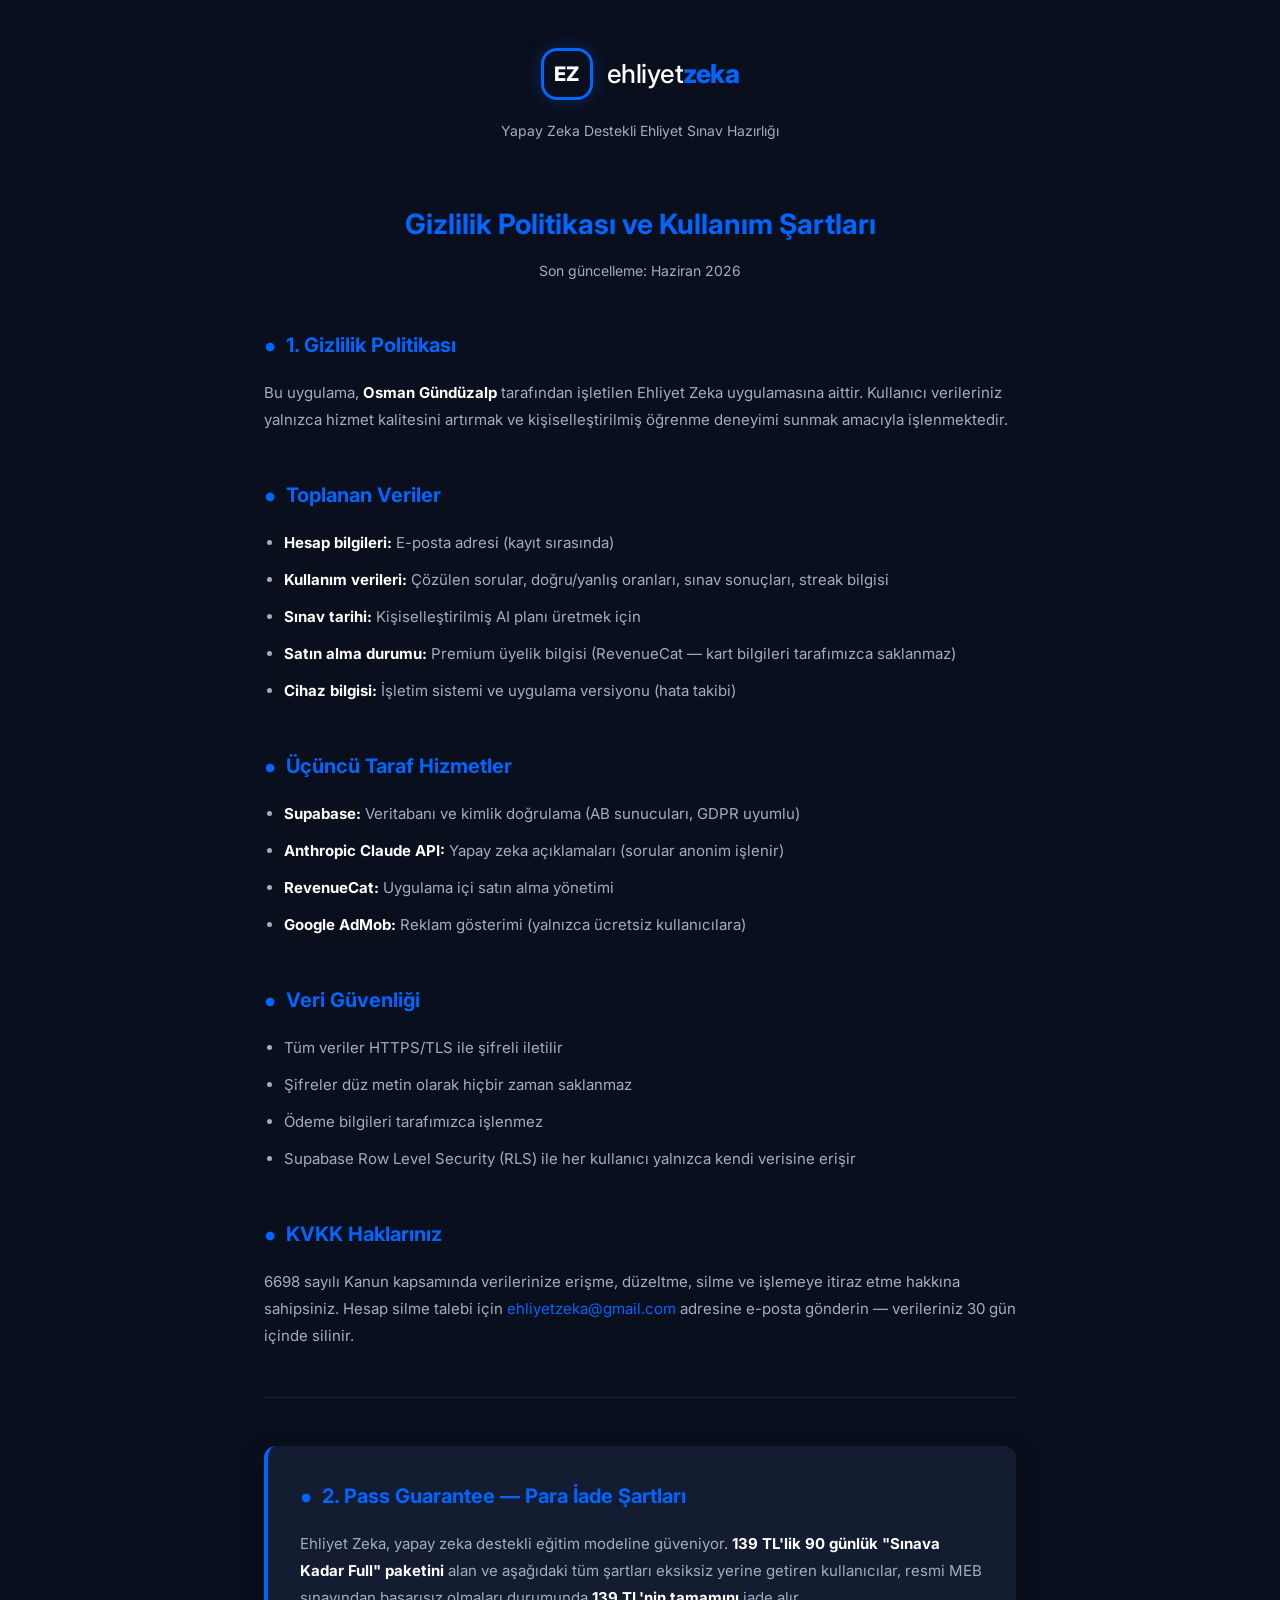
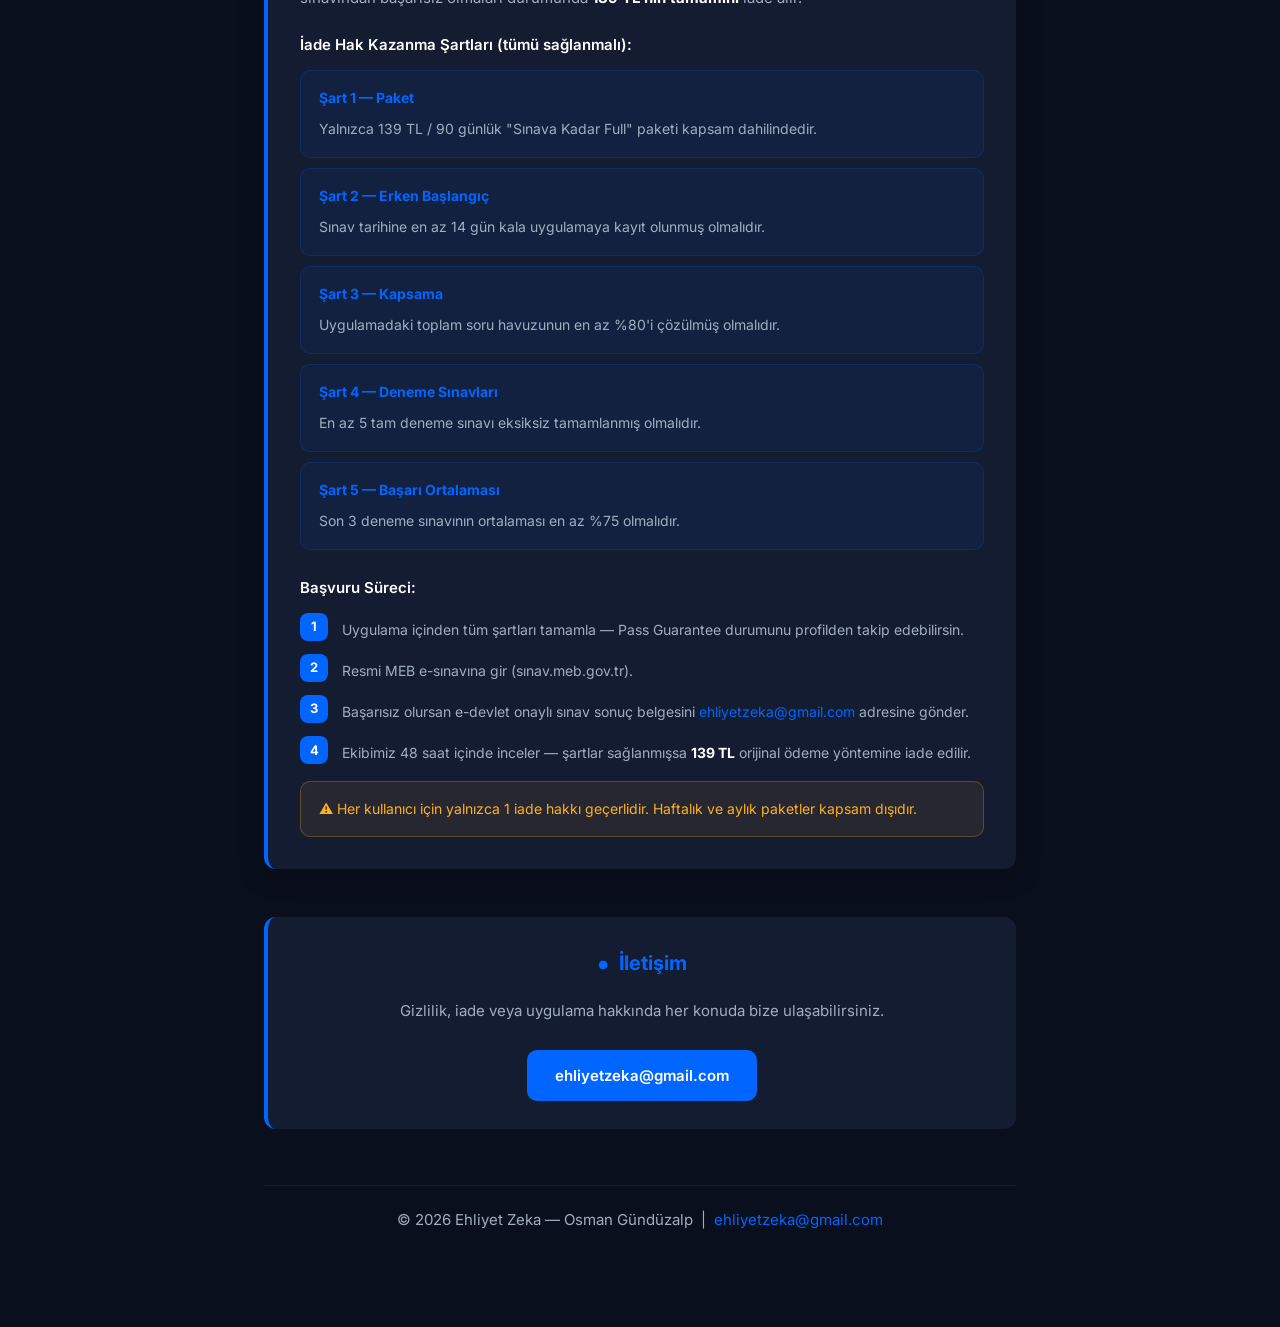
==== index.html @ f4bbcd89 "Add files via upload" ====
<!DOCTYPE html>
<html lang="tr">
<head>
    <meta charset="UTF-8">
    <meta name="viewport" content="width=device-width, initial-scale=1.0">
    <title>Ehliyet Zeka - Gizlilik Politikası ve Pass Guarantee Şartları</title>
    <link href="https://fonts.googleapis.com/css2?family=Inter:wght@400;500;600;700;800&display=swap" rel="stylesheet">
    <style>
        :root {
            --bg: #0A0F1D;
            --card-bg: #141C32;
            --blue: #0066FF;
            --text: #FFFFFF;
            --muted: #A0AEC0;
            --border: rgba(255,255,255,0.07);
        }
        *, *::before, *::after { box-sizing: border-box; margin: 0; padding: 0; }
        body {
            background: var(--bg);
            color: var(--text);
            font-family: 'Inter', system-ui, sans-serif;
            line-height: 1.8;
            display: flex;
            flex-direction: column;
            align-items: center;
        }
        .container { width: 100%; max-width: 800px; padding: 48px 24px 80px; }

        /* HEADER */
        .brand-header { text-align: center; margin-bottom: 56px; }
        .logo-container { display: inline-flex; align-items: center; justify-content: center; gap: 14px; margin-bottom: 12px; }
        .ez-logo {
            width: 52px; height: 52px;
            border: 3px solid var(--blue);
            border-radius: 16px;
            display: flex; align-items: center; justify-content: center;
            font-weight: 800; font-size: 20px; color: var(--text);
            box-shadow: 0 0 18px rgba(0,102,255,0.25);
        }
        .brand-name { font-size: 26px; font-weight: 500; letter-spacing: -0.5px; }
        .brand-name span { color: var(--blue); font-weight: 800; }
        .brand-sub { color: var(--muted); font-size: 14px; margin-top: 6px; }

        /* SECTION */
        h1 { font-size: 28px; font-weight: 700; color: var(--blue); text-align: center; margin-bottom: 8px; }
        .update-date { text-align: center; color: var(--muted); font-size: 14px; margin-bottom: 40px; }
        h2 {
            font-size: 20px; font-weight: 700; color: var(--blue);
            margin: 44px 0 16px;
            display: flex; align-items: center; gap: 10px;
        }
        h2::before { content: "•"; font-size: 28px; line-height: 1; }

        p { color: var(--muted); font-size: 15px; margin-bottom: 14px; }
        ul { padding-left: 20px; margin-bottom: 14px; }
        li { color: var(--muted); font-size: 15px; margin-bottom: 10px; }
        strong { color: var(--text); }
        a { color: var(--blue); text-decoration: none; }
        a:hover { text-decoration: underline; }

        /* PREMIUM CARD */
        .premium-card {
            background: var(--card-bg);
            border-left: 4px solid var(--blue);
            border-radius: 12px;
            padding: 32px;
            margin: 32px 0;
            box-shadow: 0 8px 24px rgba(0,0,0,0.25);
        }
        .premium-card h2 { margin-top: 0; }

        /* CONDITION ITEMS */
        .condition {
            background: rgba(0,102,255,0.07);
            border: 1px solid rgba(0,102,255,0.18);
            border-radius: 10px;
            padding: 14px 18px;
            margin-bottom: 10px;
        }
        .condition strong { color: var(--blue); display: block; margin-bottom: 4px; font-size: 14px; }
        .condition span { color: var(--muted); font-size: 14px; }

        /* STEPS */
        .step { display: flex; gap: 14px; margin-bottom: 12px; align-items: flex-start; }
        .step-num {
            width: 28px; height: 28px; min-width: 28px;
            background: var(--blue); border-radius: 8px;
            display: flex; align-items: center; justify-content: center;
            font-size: 13px; font-weight: 700; color: white;
        }
        .step p { margin: 0; font-size: 14px; padding-top: 4px; }

        /* WARNING */
        .warning {
            background: rgba(255,176,32,0.08);
            border: 1px solid rgba(255,176,32,0.25);
            border-radius: 10px;
            padding: 14px 18px;
            margin-top: 16px;
            color: #FFB020;
            font-size: 14px;
        }

        /* DIVIDER */
        hr { border: none; border-top: 1px solid var(--border); margin: 48px 0; }

        /* CONTACT */
        .contact-card {
            background: var(--card-bg);
            border-left: 4px solid var(--blue);
            border-radius: 12px;
            padding: 28px 32px;
            text-align: center;
            margin-top: 48px;
        }
        .contact-card h2 { justify-content: center; margin-top: 0; }
        .contact-btn {
            display: inline-block;
            background: var(--blue);
            color: white;
            font-size: 15px; font-weight: 600;
            padding: 12px 28px;
            border-radius: 10px;
            text-decoration: none;
            margin-top: 12px;
            transition: opacity 0.2s;
        }
        .contact-btn:hover { opacity: 0.85; text-decoration: none; }

        footer {
            text-align: center;
            margin-top: 56px;
            padding-top: 20px;
            border-top: 1px solid var(--border);
            color: var(--muted);
            font-size: 13px;
        }

        @media (max-width: 600px) {
            .premium-card { padding: 22px 18px; }
            h1 { font-size: 22px; }
        }
    </style>
</head>
<body>
<div class="container">

    <header class="brand-header">
        <div class="logo-container">
            <div class="ez-logo">EZ</div>
            <div class="brand-name">ehliyet<span>zeka</span></div>
        </div>
        <div class="brand-sub">Yapay Zeka Destekli Ehliyet Sınav Hazırlığı</div>
    </header>

    <main>
        <h1>Gizlilik Politikası ve Kullanım Şartları</h1>
        <p class="update-date">Son güncelleme: Haziran 2026</p>

        <!-- GİZLİLİK -->
        <section>
            <h2>1. Gizlilik Politikası</h2>
            <p>Bu uygulama, <strong>Osman Gündüzalp</strong> tarafından işletilen Ehliyet Zeka uygulamasına aittir. Kullanıcı verileriniz yalnızca hizmet kalitesini artırmak ve kişiselleştirilmiş öğrenme deneyimi sunmak amacıyla işlenmektedir.</p>

            <h2>Toplanan Veriler</h2>
            <ul>
                <li><strong>Hesap bilgileri:</strong> E-posta adresi (kayıt sırasında)</li>
                <li><strong>Kullanım verileri:</strong> Çözülen sorular, doğru/yanlış oranları, sınav sonuçları, streak bilgisi</li>
                <li><strong>Sınav tarihi:</strong> Kişiselleştirilmiş AI planı üretmek için</li>
                <li><strong>Satın alma durumu:</strong> Premium üyelik bilgisi (RevenueCat — kart bilgileri tarafımızca saklanmaz)</li>
                <li><strong>Cihaz bilgisi:</strong> İşletim sistemi ve uygulama versiyonu (hata takibi)</li>
            </ul>

            <h2>Üçüncü Taraf Hizmetler</h2>
            <ul>
                <li><strong>Supabase:</strong> Veritabanı ve kimlik doğrulama (AB sunucuları, GDPR uyumlu)</li>
                <li><strong>Anthropic Claude API:</strong> Yapay zeka açıklamaları (sorular anonim işlenir)</li>
                <li><strong>RevenueCat:</strong> Uygulama içi satın alma yönetimi</li>
                <li><strong>Google AdMob:</strong> Reklam gösterimi (yalnızca ücretsiz kullanıcılara)</li>
            </ul>

            <h2>Veri Güvenliği</h2>
            <ul>
                <li>Tüm veriler HTTPS/TLS ile şifreli iletilir</li>
                <li>Şifreler düz metin olarak hiçbir zaman saklanmaz</li>
                <li>Ödeme bilgileri tarafımızca işlenmez</li>
                <li>Supabase Row Level Security (RLS) ile her kullanıcı yalnızca kendi verisine erişir</li>
            </ul>

            <h2>KVKK Haklarınız</h2>
            <p>6698 sayılı Kanun kapsamında verilerinize erişme, düzeltme, silme ve işlemeye itiraz etme hakkına sahipsiniz. Hesap silme talebi için <a href="mailto:ehliyetzeka@gmail.com">ehliyetzeka@gmail.com</a> adresine e-posta gönderin — verileriniz 30 gün içinde silinir.</p>
        </section>

        <hr>

        <!-- PASS GUARANTEE -->
        <section>
            <div class="premium-card">
                <h2>2. Pass Guarantee — Para İade Şartları</h2>
                <p>Ehliyet Zeka, yapay zeka destekli eğitim modeline güveniyor. <strong>139 TL'lik 90 günlük "Sınava Kadar Full" paketini</strong> alan ve aşağıdaki tüm şartları eksiksiz yerine getiren kullanıcılar, resmi MEB sınavından başarısız olmaları durumunda <strong>139 TL'nin tamamını</strong> iade alır.</p>

                <p style="margin-top:20px; margin-bottom:12px; color: var(--text); font-weight:600;">İade Hak Kazanma Şartları (tümü sağlanmalı):</p>

                <div class="condition">
                    <strong>Şart 1 — Paket</strong>
                    <span>Yalnızca 139 TL / 90 günlük "Sınava Kadar Full" paketi kapsam dahilindedir.</span>
                </div>
                <div class="condition">
                    <strong>Şart 2 — Erken Başlangıç</strong>
                    <span>Sınav tarihine en az 14 gün kala uygulamaya kayıt olunmuş olmalıdır.</span>
                </div>
                <div class="condition">
                    <strong>Şart 3 — Kapsama</strong>
                    <span>Uygulamadaki toplam soru havuzunun en az %80'i çözülmüş olmalıdır.</span>
                </div>
                <div class="condition">
                    <strong>Şart 4 — Deneme Sınavları</strong>
                    <span>En az 5 tam deneme sınavı eksiksiz tamamlanmış olmalıdır.</span>
                </div>
                <div class="condition">
                    <strong>Şart 5 — Başarı Ortalaması</strong>
                    <span>Son 3 deneme sınavının ortalaması en az %75 olmalıdır.</span>
                </div>

                <p style="margin-top:24px; margin-bottom:12px; color: var(--text); font-weight:600;">Başvuru Süreci:</p>

                <div class="step">
                    <div class="step-num">1</div>
                    <p>Uygulama içinden tüm şartları tamamla — Pass Guarantee durumunu profilden takip edebilirsin.</p>
                </div>
                <div class="step">
                    <div class="step-num">2</div>
                    <p>Resmi MEB e-sınavına gir (sınav.meb.gov.tr).</p>
                </div>
                <div class="step">
                    <div class="step-num">3</div>
                    <p>Başarısız olursan e-devlet onaylı sınav sonuç belgesini <a href="mailto:ehliyetzeka@gmail.com">ehliyetzeka@gmail.com</a> adresine gönder.</p>
                </div>
                <div class="step">
                    <div class="step-num">4</div>
                    <p>Ekibimiz 48 saat içinde inceler — şartlar sağlanmışsa <strong>139 TL</strong> orijinal ödeme yöntemine iade edilir.</p>
                </div>

                <div class="warning">
                    ⚠️ Her kullanıcı için yalnızca 1 iade hakkı geçerlidir. Haftalık ve aylık paketler kapsam dışıdır.
                </div>
            </div>
        </section>

        <!-- İLETİŞİM -->
        <div class="contact-card">
            <h2>İletişim</h2>
            <p style="color: var(--muted); font-size:15px;">Gizlilik, iade veya uygulama hakkında her konuda bize ulaşabilirsiniz.</p>
            <a href="mailto:ehliyetzeka@gmail.com" class="contact-btn">ehliyetzeka@gmail.com</a>
        </div>
    </main>

    <footer>
        <p>© 2026 Ehliyet Zeka — Osman Gündüzalp &nbsp;|&nbsp; <a href="mailto:ehliyetzeka@gmail.com">ehliyetzeka@gmail.com</a></p>
    </footer>

</div>
</body>
</html>
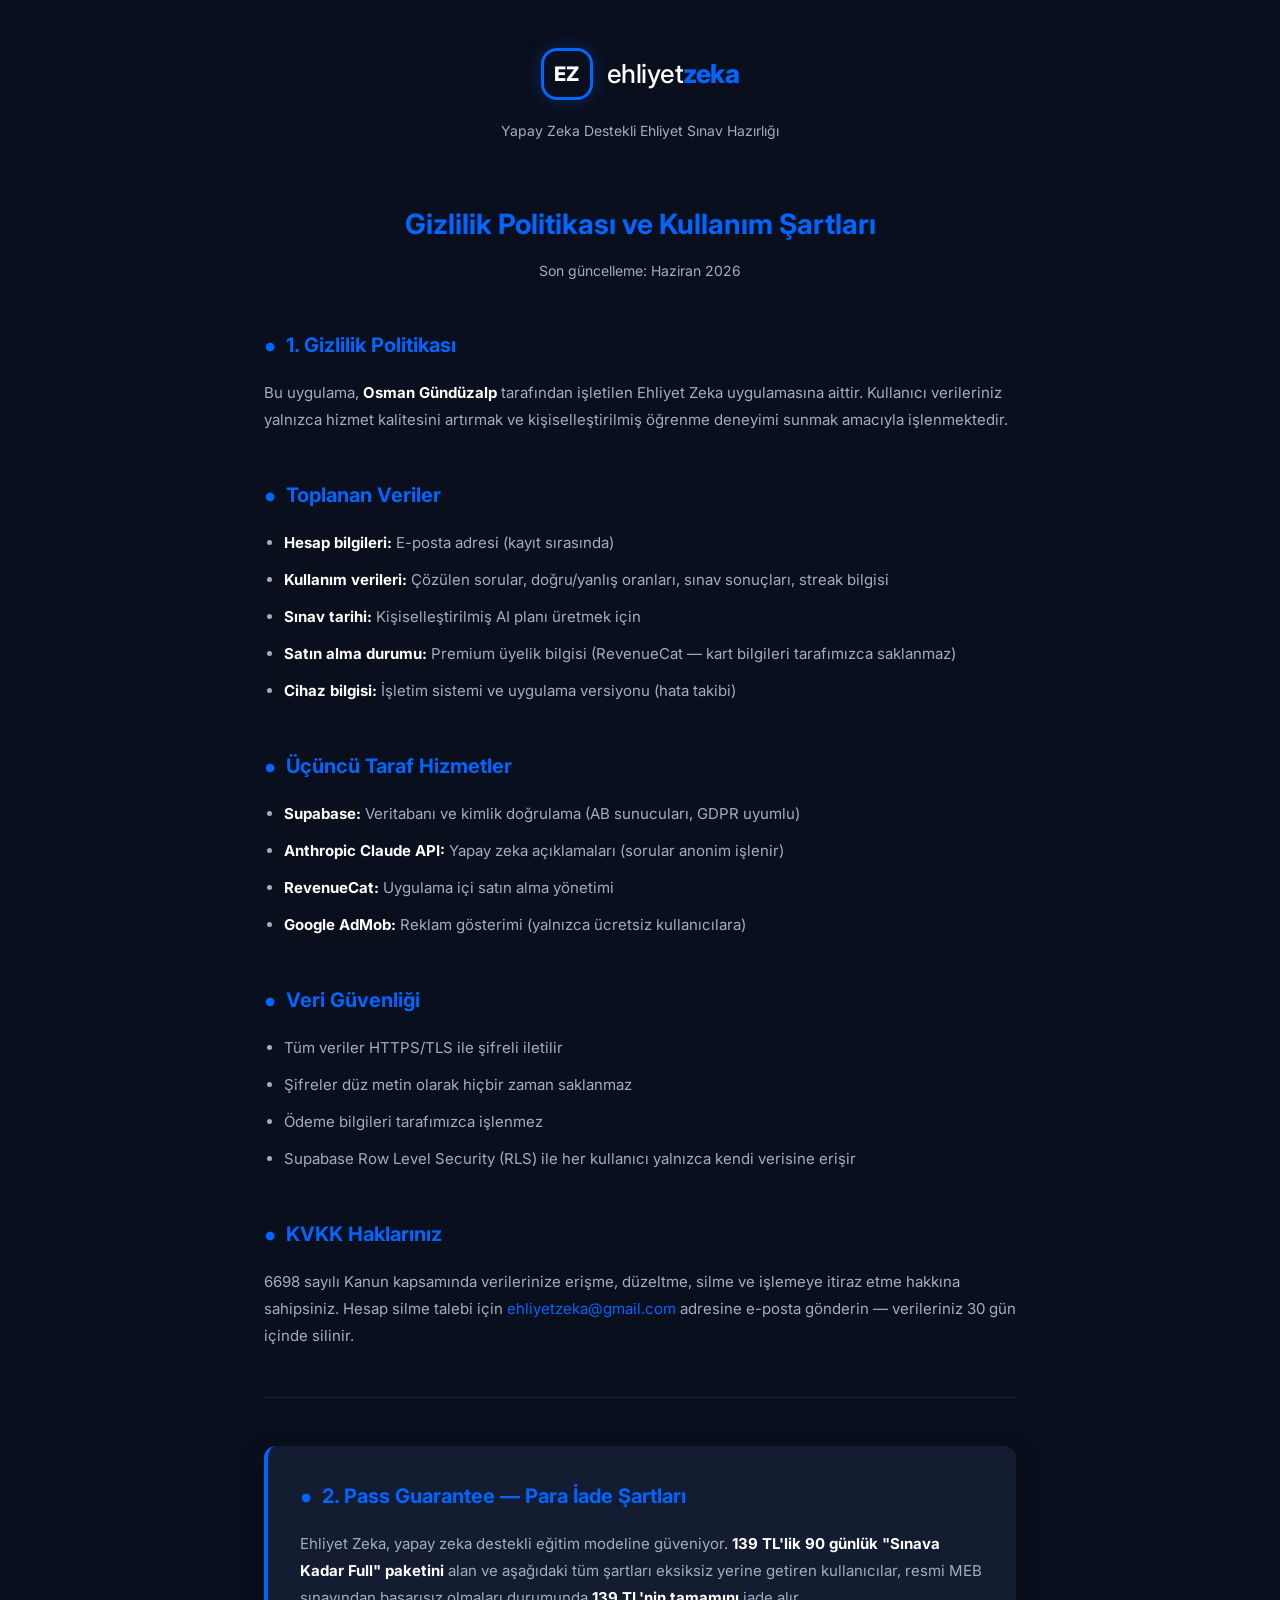
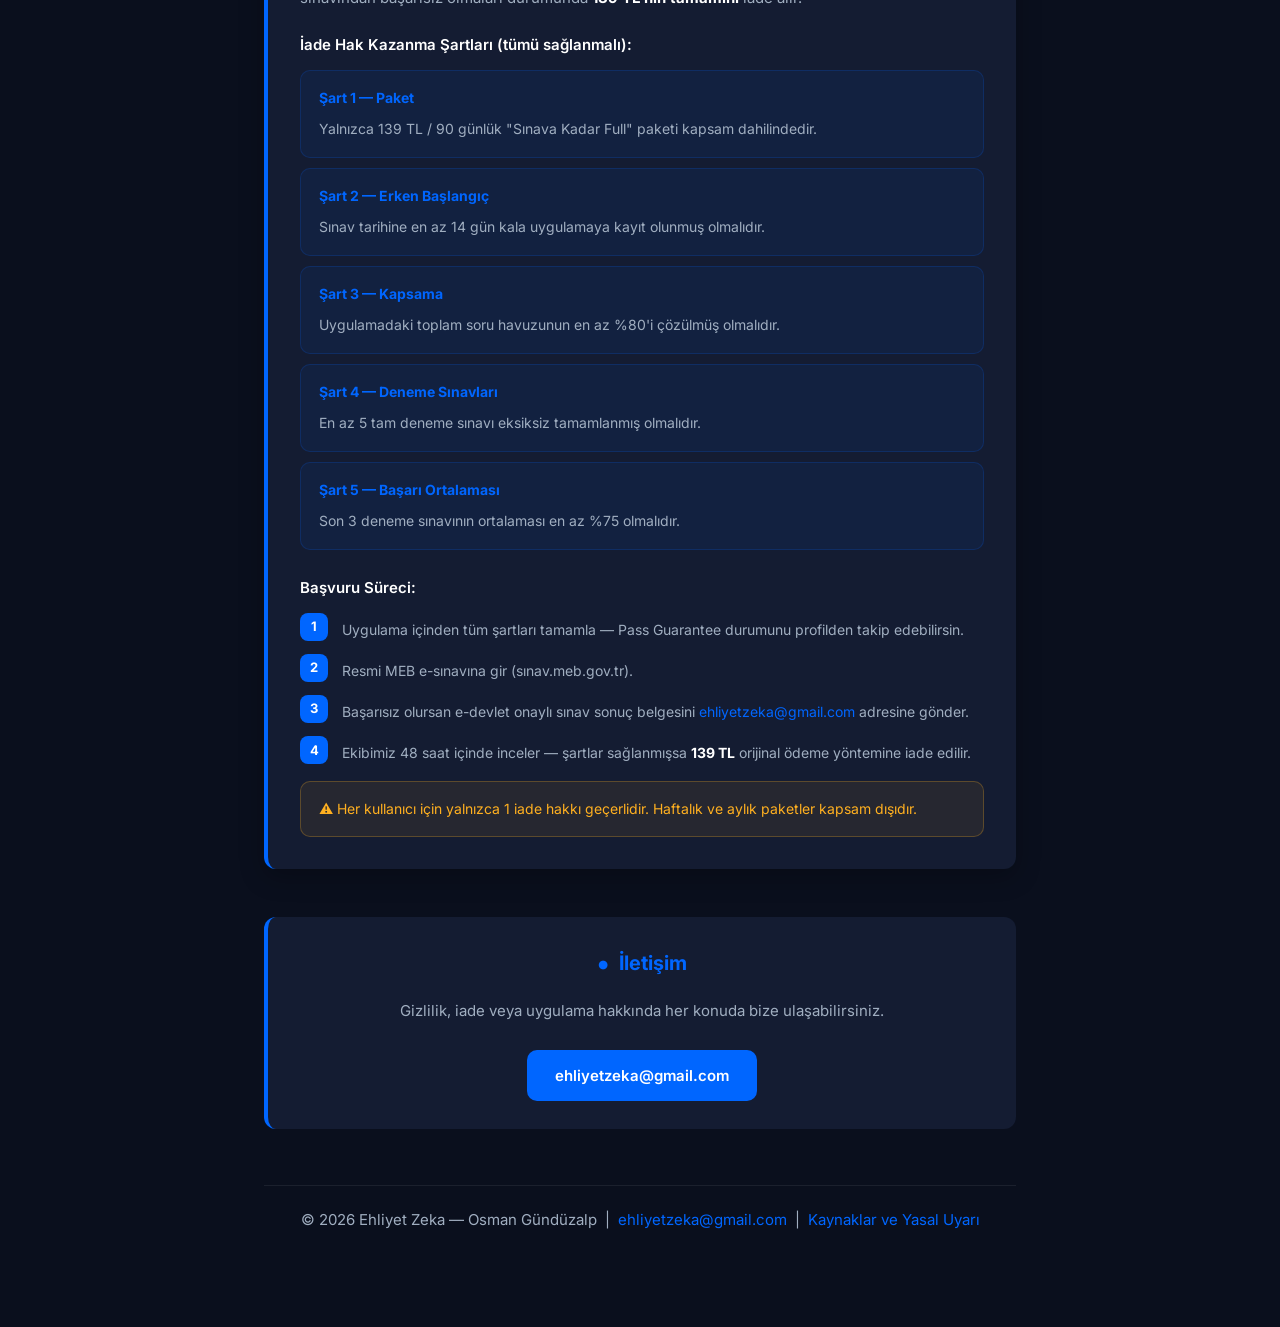
==== commit fa78ce55: "feat(web): kaynaklar.html — uygulamadaki "Kaynaklar ve Yasal Uyarı" ile birebir; index altbilgisine " ====
--- a/index.html
+++ b/index.html
@@ -256,7 +256,7 @@
     </main>
 
     <footer>
-        <p>© 2026 Ehliyet Zeka — Osman Gündüzalp &nbsp;|&nbsp; <a href="mailto:ehliyetzeka@gmail.com">ehliyetzeka@gmail.com</a></p>
+        <p>© 2026 Ehliyet Zeka — Osman Gündüzalp &nbsp;|&nbsp; <a href="mailto:ehliyetzeka@gmail.com">ehliyetzeka@gmail.com</a> &nbsp;|&nbsp; <a href="kaynaklar.html">Kaynaklar ve Yasal Uyarı</a></p>
     </footer>
 
 </div>
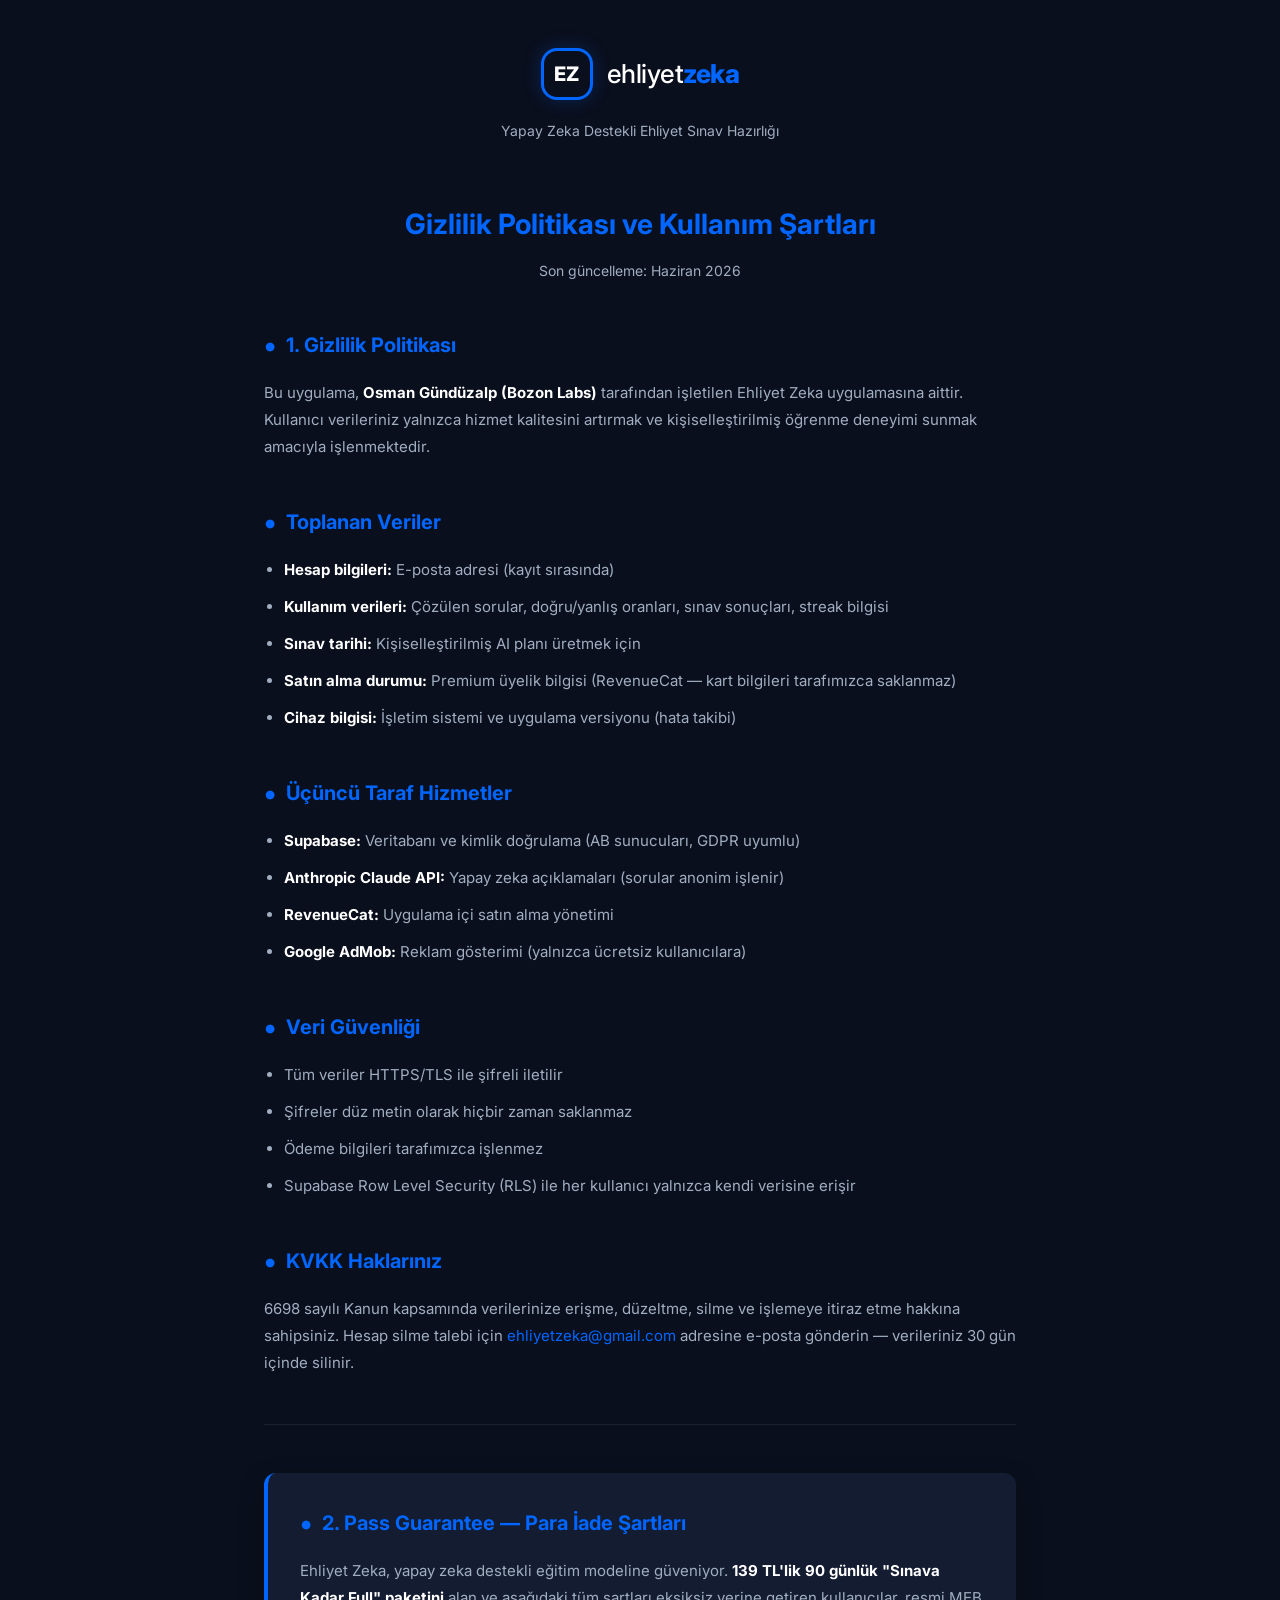
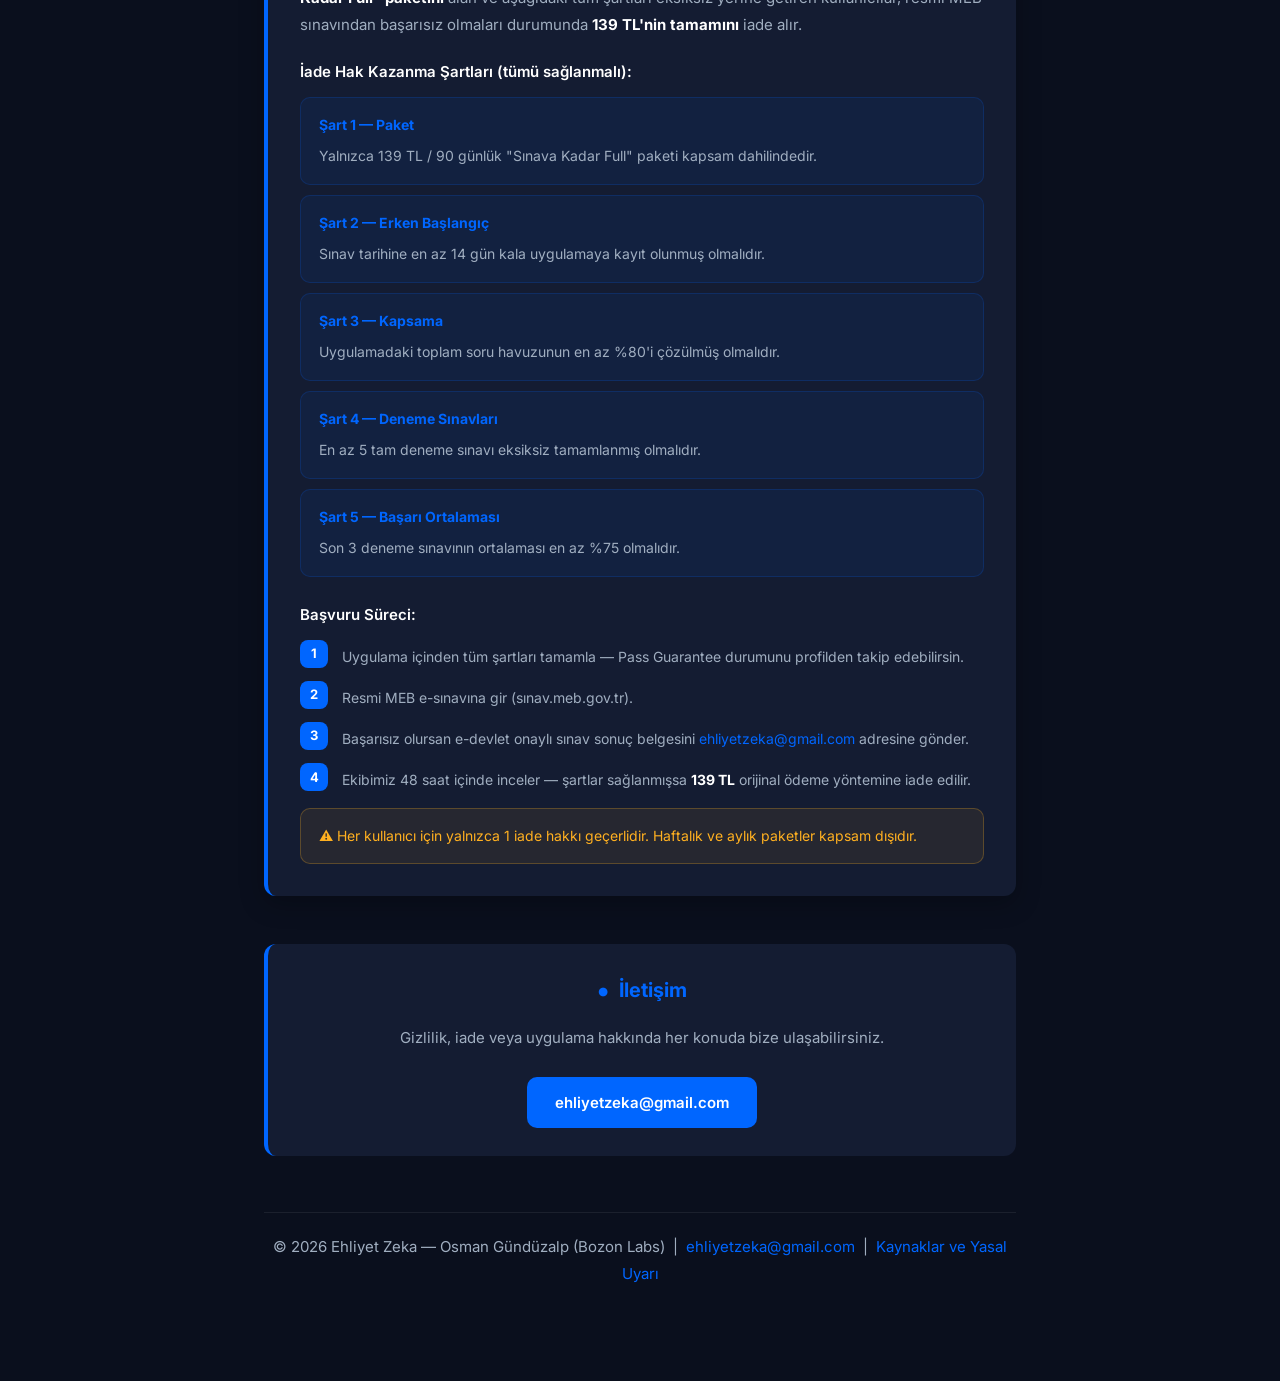
==== commit e941158b: "docs(web): resmî metinlerde 'Osman Gündüzalp (Bozon Labs)' — index (gizlilik bölümü + altbilgi), giz" ====
--- a/index.html
+++ b/index.html
@@ -160,7 +160,7 @@
         <!-- GİZLİLİK -->
         <section>
             <h2>1. Gizlilik Politikası</h2>
-            <p>Bu uygulama, <strong>Osman Gündüzalp</strong> tarafından işletilen Ehliyet Zeka uygulamasına aittir. Kullanıcı verileriniz yalnızca hizmet kalitesini artırmak ve kişiselleştirilmiş öğrenme deneyimi sunmak amacıyla işlenmektedir.</p>
+            <p>Bu uygulama, <strong>Osman Gündüzalp (Bozon Labs)</strong> tarafından işletilen Ehliyet Zeka uygulamasına aittir. Kullanıcı verileriniz yalnızca hizmet kalitesini artırmak ve kişiselleştirilmiş öğrenme deneyimi sunmak amacıyla işlenmektedir.</p>
 
             <h2>Toplanan Veriler</h2>
             <ul>
@@ -256,7 +256,7 @@
     </main>
 
     <footer>
-        <p>© 2026 Ehliyet Zeka — Osman Gündüzalp &nbsp;|&nbsp; <a href="mailto:ehliyetzeka@gmail.com">ehliyetzeka@gmail.com</a> &nbsp;|&nbsp; <a href="kaynaklar.html">Kaynaklar ve Yasal Uyarı</a></p>
+        <p>© 2026 Ehliyet Zeka — Osman Gündüzalp (Bozon Labs) &nbsp;|&nbsp; <a href="mailto:ehliyetzeka@gmail.com">ehliyetzeka@gmail.com</a> &nbsp;|&nbsp; <a href="kaynaklar.html">Kaynaklar ve Yasal Uyarı</a></p>
     </footer>
 
 </div>
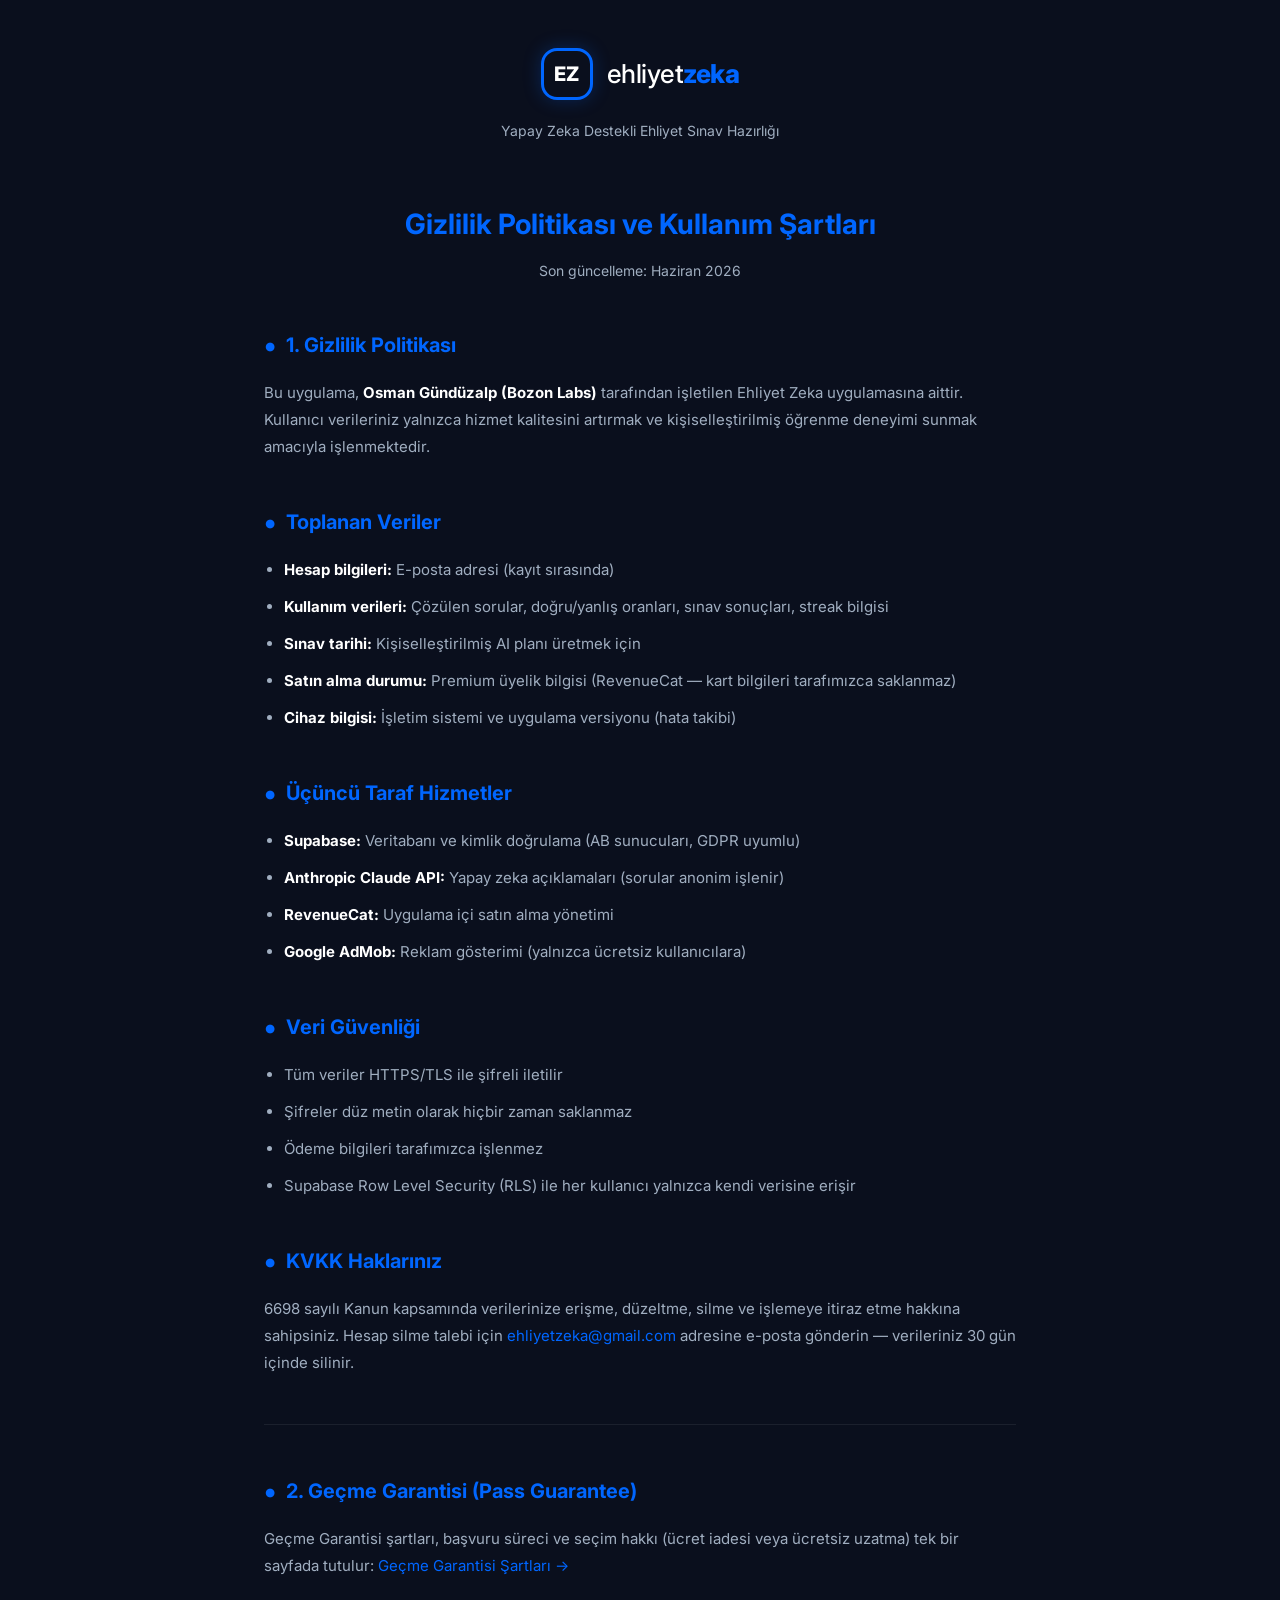
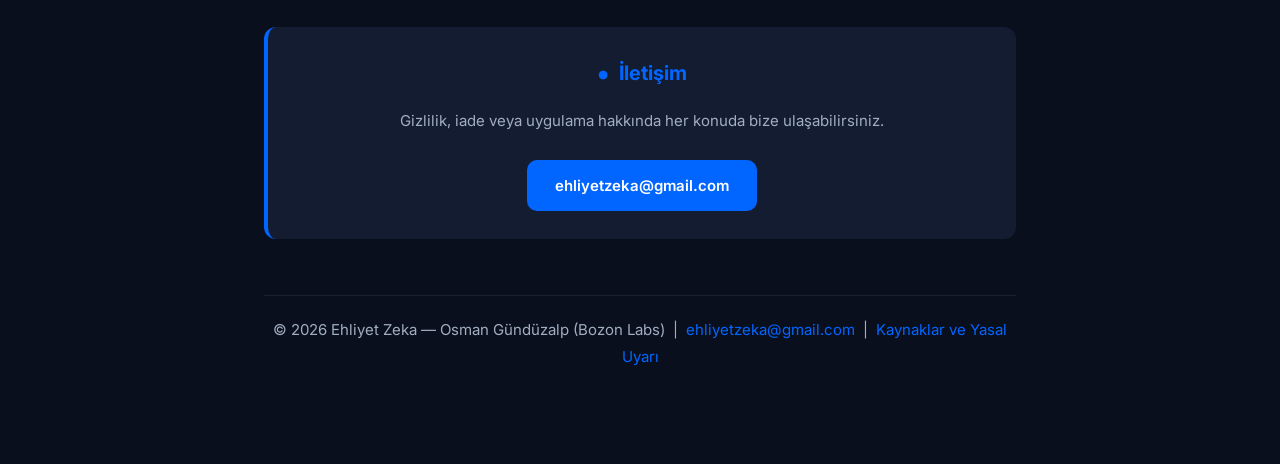
==== commit 439eeed0: "docs(web): PG şartlarının tek kaynağı pg_sartlari.html — index'teki eski PG bölümü (139 TL/90 gün/%7" ====
--- a/index.html
+++ b/index.html
@@ -193,58 +193,10 @@
 
         <hr>
 
-        <!-- PASS GUARANTEE -->
+        <!-- PASS GUARANTEE — şartların tek kaynağı pg_sartlari.html -->
         <section>
-            <div class="premium-card">
-                <h2>2. Pass Guarantee — Para İade Şartları</h2>
-                <p>Ehliyet Zeka, yapay zeka destekli eğitim modeline güveniyor. <strong>139 TL'lik 90 günlük "Sınava Kadar Full" paketini</strong> alan ve aşağıdaki tüm şartları eksiksiz yerine getiren kullanıcılar, resmi MEB sınavından başarısız olmaları durumunda <strong>139 TL'nin tamamını</strong> iade alır.</p>
-
-                <p style="margin-top:20px; margin-bottom:12px; color: var(--text); font-weight:600;">İade Hak Kazanma Şartları (tümü sağlanmalı):</p>
-
-                <div class="condition">
-                    <strong>Şart 1 — Paket</strong>
-                    <span>Yalnızca 139 TL / 90 günlük "Sınava Kadar Full" paketi kapsam dahilindedir.</span>
-                </div>
-                <div class="condition">
-                    <strong>Şart 2 — Erken Başlangıç</strong>
-                    <span>Sınav tarihine en az 14 gün kala uygulamaya kayıt olunmuş olmalıdır.</span>
-                </div>
-                <div class="condition">
-                    <strong>Şart 3 — Kapsama</strong>
-                    <span>Uygulamadaki toplam soru havuzunun en az %80'i çözülmüş olmalıdır.</span>
-                </div>
-                <div class="condition">
-                    <strong>Şart 4 — Deneme Sınavları</strong>
-                    <span>En az 5 tam deneme sınavı eksiksiz tamamlanmış olmalıdır.</span>
-                </div>
-                <div class="condition">
-                    <strong>Şart 5 — Başarı Ortalaması</strong>
-                    <span>Son 3 deneme sınavının ortalaması en az %75 olmalıdır.</span>
-                </div>
-
-                <p style="margin-top:24px; margin-bottom:12px; color: var(--text); font-weight:600;">Başvuru Süreci:</p>
-
-                <div class="step">
-                    <div class="step-num">1</div>
-                    <p>Uygulama içinden tüm şartları tamamla — Pass Guarantee durumunu profilden takip edebilirsin.</p>
-                </div>
-                <div class="step">
-                    <div class="step-num">2</div>
-                    <p>Resmi MEB e-sınavına gir (sınav.meb.gov.tr).</p>
-                </div>
-                <div class="step">
-                    <div class="step-num">3</div>
-                    <p>Başarısız olursan e-devlet onaylı sınav sonuç belgesini <a href="mailto:ehliyetzeka@gmail.com">ehliyetzeka@gmail.com</a> adresine gönder.</p>
-                </div>
-                <div class="step">
-                    <div class="step-num">4</div>
-                    <p>Ekibimiz 48 saat içinde inceler — şartlar sağlanmışsa <strong>139 TL</strong> orijinal ödeme yöntemine iade edilir.</p>
-                </div>
-
-                <div class="warning">
-                    ⚠️ Her kullanıcı için yalnızca 1 iade hakkı geçerlidir. Haftalık ve aylık paketler kapsam dışıdır.
-                </div>
-            </div>
+            <h2>2. Geçme Garantisi (Pass Guarantee)</h2>
+            <p>Geçme Garantisi şartları, başvuru süreci ve seçim hakkı (ücret iadesi veya ücretsiz uzatma) tek bir sayfada tutulur: <a href="pg_sartlari.html">Geçme Garantisi Şartları →</a></p>
         </section>
 
         <!-- İLETİŞİM -->
